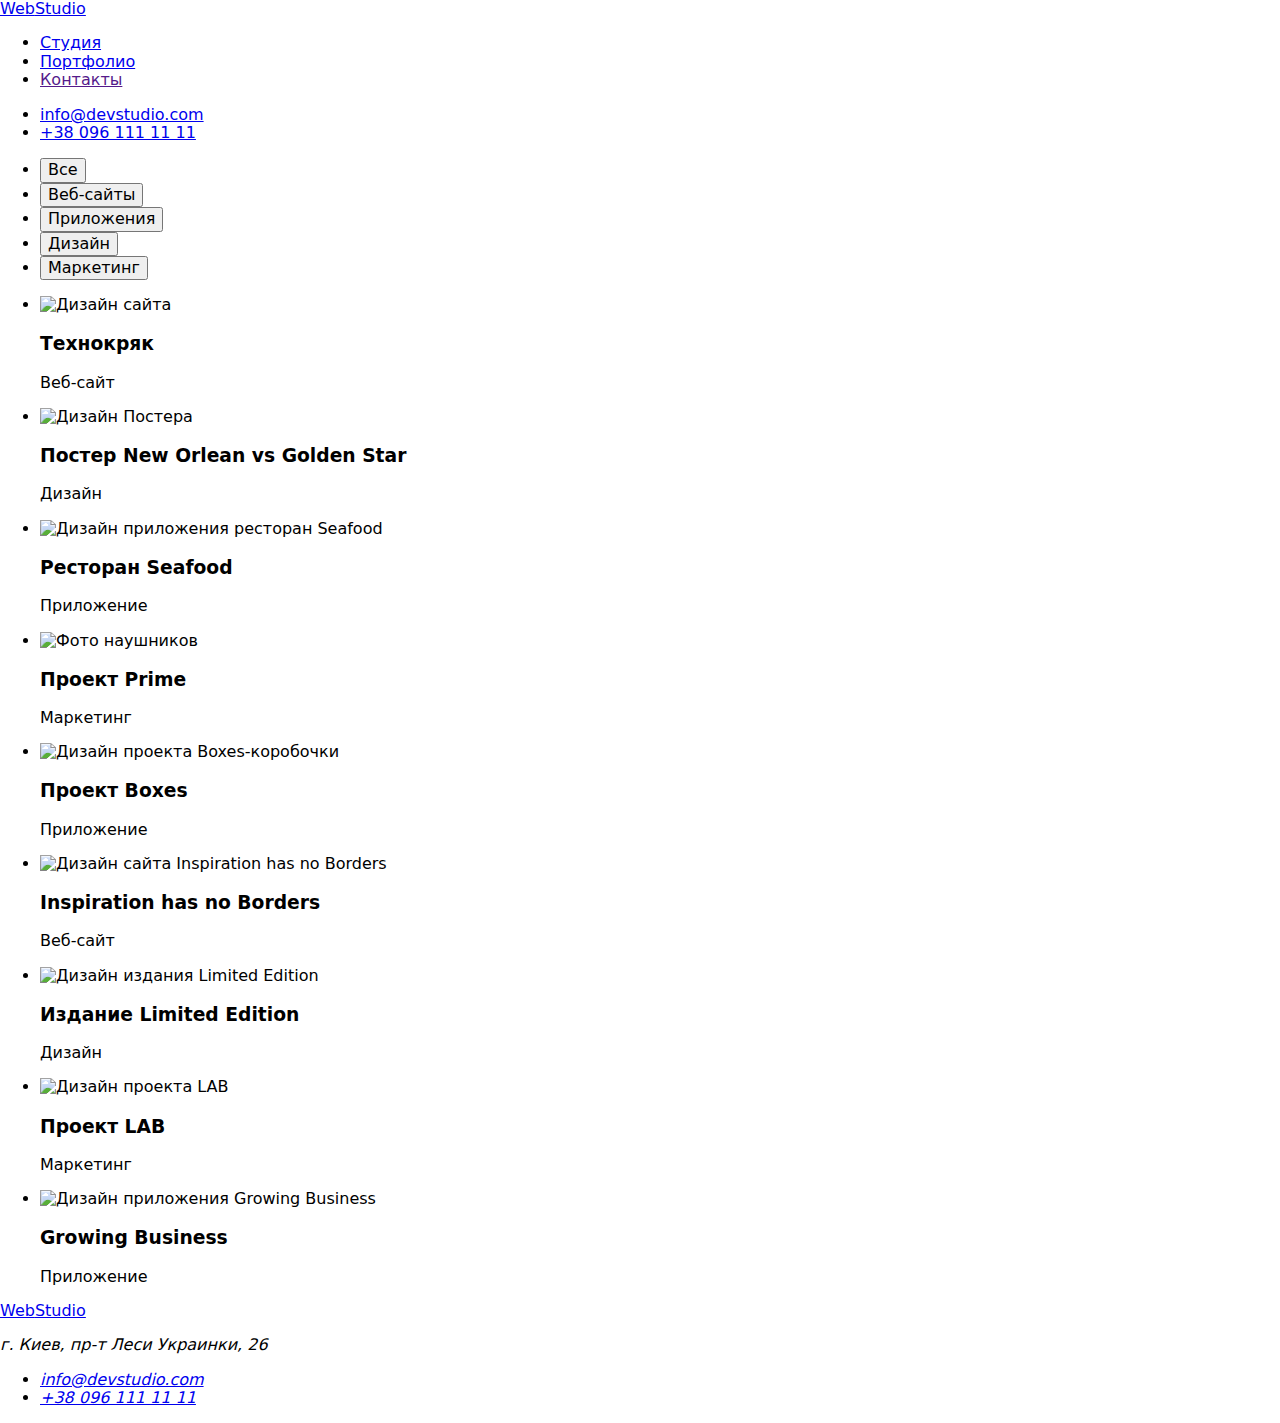
==== portfolio.html @ a5c99eab "Add files via upload" ====
<!DOCTYPE html>
<html lang="ru">
  <head>
    <meta charset="UTF-8" />
    <meta http-equiv="X-UA-Compatible" content="IE=edge" />
    <meta name="viewport" content="width=device-width, initial-scale=1.0" />
    <title>Портфолио</title>
    <link rel="preconnect" href="https://fonts.gstatic.com" />
    <link
      href="https://fonts.googleapis.com/css2?family=Raleway:wght@700&family=Roboto:wght@400;500;700;900&display=swap"
      rel="stylesheet"
    />
    <link
      rel="stylesheet"
      href="https://cdnjs.cloudflare.com/ajax/libs/modern-normalize/1.0.0/modern-normalize.min.css"
    />
    <link rel="stylesheet" href="./css/styles.css" />
  </head>
  <body>
    <header class="header">
      <div class="container page-header">
        <a href="./index.html" class="logo"
          >Web<span class="span-header">Studio</span></a
        >
        <nav>
          <ul class="list anchor">
            <li><a href="./index.html" class="nav-link">Студия</a></li>
            <li>
              <a href="./portfolio.html" class="nav-link active">Портфолио</a>
            </li>
            <li><a href="" class="nav-link">Контакты</a></li>
          </ul>
        </nav>
        <ul class="list mailtel">
          <li>
            <a href="mailto:info@devstudio.com" class="contact-link"
              >info@devstudio.com</a
            >
          </li>
          <li>
            <a href="tel:+380961111111" class="contact-link"
              >+38 096 111 11 11</a
            >
          </li>
        </ul>
      </div>
    </header>
    <main>
      <div class="container">
        <!--<h1>Портфолио</h1>-->
        <section class="section">
          <!--<h2>Фильтр</h2>-->
          <ul class="list filter">
            <li class="li-button">
              <button type="button" class="btn-filter">Все</button>
            </li>
            <li class="li-button">
              <button type="button" class="btn-filter">Веб-сайты</button>
            </li>
            <li class="li-button">
              <button type="button" class="btn-filter">Приложения</button>
            </li>
            <li class="li-button">
              <button type="button" class="btn-filter">Дизайн</button>
            </li>
            <li class="li-button">
              <button type="button" class="btn-filter">Маркетинг</button>
            </li>
          </ul>
          <!--<h2>Примеры работ</h2>-->
          <ul class="list portfolio-card">
            <li>
              <img
                src="./images/portfolio/example1.jpg"
                alt="Дизайн сайта"
                width="370"
              />
              <h3 class="portfolio-title">Технокряк</h3>
              <p class="project-type">Веб-сайт</p>
            </li>
            <li>
              <img
                src="./images/portfolio/example2.jpg"
                alt=" Дизайн Постера"
                width="370"
              />
              <h3 class="portfolio-title">Постер New Orlean vs Golden Star</h3>
              <p class="project-type">Дизайн</p>
            </li>
            <li>
              <img
                src="./images/portfolio/example3.jpg"
                alt=" Дизайн приложения ресторан Seafood"
                width="370"
              />
              <h3 class="portfolio-title">Ресторан Seafood</h3>
              <p class="project-type">Приложение</p>
            </li>
            <li>
              <img
                src="./images/portfolio/example4.jpg"
                alt="Фото наушников"
                width="370"
              />
              <h3 class="portfolio-title">Проект Prime</h3>
              <p class="project-type">Маркетинг</p>
            </li>
            <li>
              <img
                src="./images/portfolio/example5.jpg"
                alt="Дизайн проекта Boxes-коробочки"
                width="370"
              />
              <h3 class="portfolio-title">Проект Boxes</h3>
              <p class="project-type">Приложение</p>
            </li>
            <li>
              <img
                src="./images/portfolio/example6.jpg"
                alt="Дизайн сайта Inspiration has no Borders"
                width="370"
              />
              <h3 class="portfolio-title">Inspiration has no Borders</h3>
              <p class="project-type">Веб-сайт</p>
            </li>
            <li>
              <img
                src="./images/portfolio/example7.jpg"
                alt="Дизайн издания Limited Edition"
                width="370"
              />
              <h3 class="portfolio-title">Издание Limited Edition</h3>
              <p class="project-type">Дизайн</p>
            </li>
            <li>
              <img
                src="./images/portfolio/example8.jpg"
                alt="Дизайн проекта LAB"
                width="370"
              />
              <h3 class="portfolio-title">Проект LAB</h3>
              <p class="project-type">Маркетинг</p>
            </li>
            <li>
              <img
                src="./images/portfolio/example9.jpg"
                alt="Дизайн приложения Growing Business"
                width="370"
              />
              <h3 class="portfolio-title">Growing Business</h3>
              <p class="project-type">Приложение</p>
            </li>
          </ul>
        </section>
      </div>
    </main>
    <footer class="footer">
      <div class="container footer-container">
        <a href="./index.html" class="logo logo-footer"
          >Web<span class="span-footer">Studio</span></a
        >
        <address class="address">
          <p class="addr">г. Киев, пр-т Леси Украинки, 26</p>
          <ul class="list">
            <li class="foot-li">
              <a href="mailto:info@devstudio.com" class="footer-contact"
                >info@devstudio.com</a
              >
            </li>
            <li class="foot-li">
              <a href="tel:+380961111111" class="footer-contact"
                >+38 096 111 11 11</a
              >
            </li>
          </ul>
        </address>
      </div>
    </footer>
  </body>
</html>
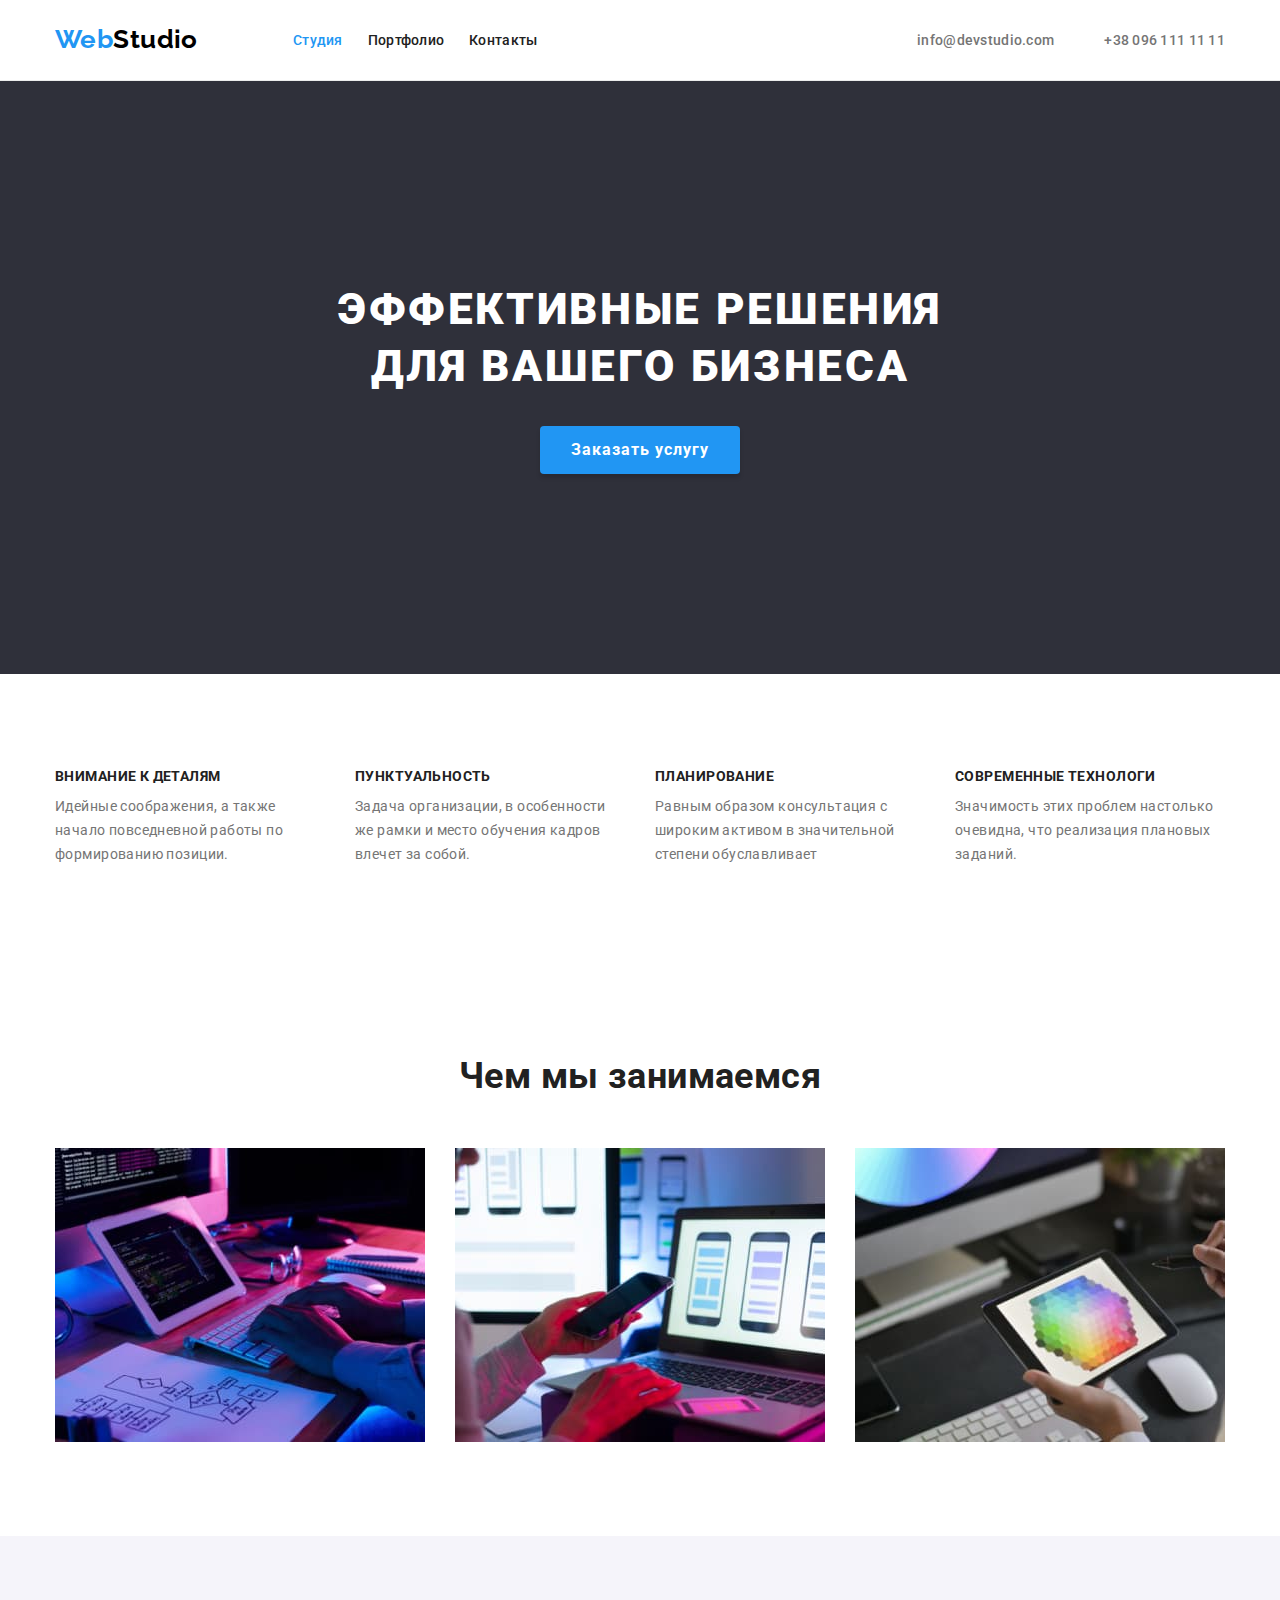
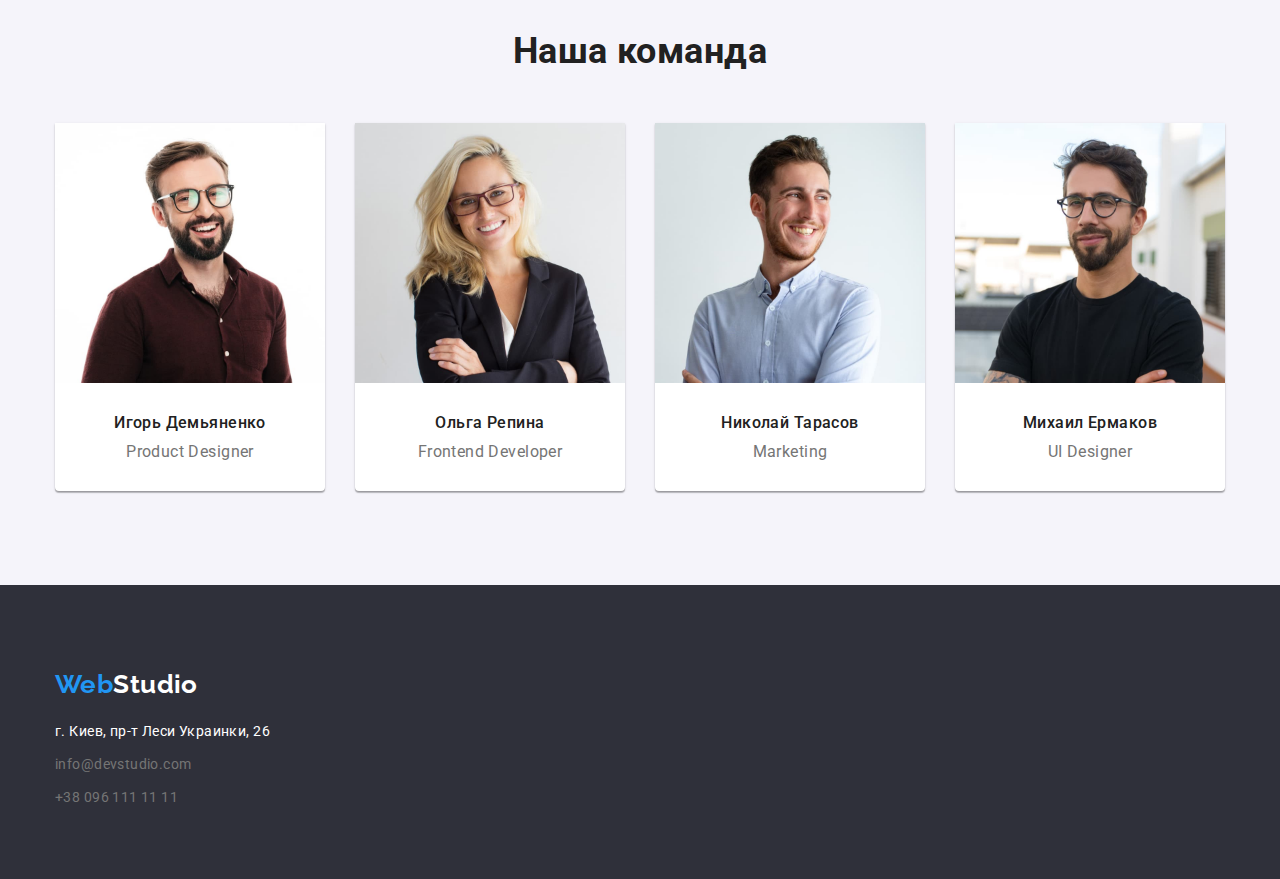
==== commit 3dbc7b9c: "Update portfolio.html" ====
--- a/portfolio.html
+++ b/portfolio.html
@@ -4,7 +4,7 @@
     <meta charset="UTF-8" />
     <meta http-equiv="X-UA-Compatible" content="IE=edge" />
     <meta name="viewport" content="width=device-width, initial-scale=1.0" />
-    <title>Портфолио</title>
+    <title>Студия</title>
     <link rel="preconnect" href="https://fonts.gstatic.com" />
     <link
       href="https://fonts.googleapis.com/css2?family=Raleway:wght@700&family=Roboto:wght@400;500;700;900&display=swap"
@@ -24,20 +24,24 @@
         >
         <nav>
           <ul class="list anchor">
-            <li><a href="./index.html" class="nav-link">Студия</a></li>
-            <li>
-              <a href="./portfolio.html" class="nav-link active">Портфолио</a>
+            <li class="anchor-item">
+              <a href="./index.html" class="nav-link active">Студия</a>
             </li>
-            <li><a href="" class="nav-link">Контакты</a></li>
+            <li class="anchor-item">
+              <a href="./portfolio.html" class="nav-link">Портфолио</a>
+            </li>
+            <li class="anchor-item">
+              <a href="" class="nav-link">Контакты</a>
+            </li>
           </ul>
         </nav>
         <ul class="list mailtel">
-          <li>
+          <li class="mailtel-item">
             <a href="mailto:info@devstudio.com" class="contact-link"
               >info@devstudio.com</a
             >
           </li>
-          <li>
+          <li class="mailtel-item">
             <a href="tel:+380961111111" class="contact-link"
               >+38 096 111 11 11</a
             >
@@ -46,113 +50,117 @@
       </div>
     </header>
     <main>
-      <div class="container">
-        <!--<h1>Портфолио</h1>-->
-        <section class="section">
-          <!--<h2>Фильтр</h2>-->
-          <ul class="list filter">
-            <li class="li-button">
-              <button type="button" class="btn-filter">Все</button>
+      <section class="section hero">
+        <div class="container">
+          <h1 class="hero-title">Эффективные решения для вашего бизнеса</h1>
+
+          <button type="button" class="hero-button">Заказать услугу</button>
+        </div>
+      </section>
+      <section class="section-feature section">
+        <!--<h2>Особенности</h2>-->
+        <ul class="container feat-cont list">
+          <li class="group-feature">
+            <h3 class="feature-title">Внимание к деталям</h3>
+            <p class="feature-text">
+              Идейные соображения, а также начало повседневной работы по
+              формированию позиции.
+            </p>
+          </li>
+          <li class="group-feature">
+            <h3 class="feature-title">Пунктуальность</h3>
+            <p class="feature-text">
+              Задача организации, в особенности же рамки и место обучения кадров
+              влечет за собой.
+            </p>
+          </li>
+          <li class="group-feature">
+            <h3 class="feature-title">Планирование</h3>
+            <p class="feature-text">
+              Равным образом консультация с широким активом в значительной
+              степени обуславливает
+            </p>
+          </li>
+          <li class="group-feature">
+            <h3 class="feature-title">Современные технологи</h3>
+            <p class="feature-text">
+              Значимость этих проблем настолько очевидна, что реализация
+              плановых заданий.
+            </p>
+          </li>
+        </ul>
+      </section>
+      <section class="section">
+        <div class="container">
+          <h2 class="title">Чем мы занимаемся</h2>
+          <ul class="list our-work">
+            <li class="example">
+              <img
+                src="./images/about/we-can-do1.jpg"
+                alt="Создание десктопных приложений"
+                width="370"
+              />
             </li>
-            <li class="li-button">
-              <button type="button" class="btn-filter">Веб-сайты</button>
+            <li class="example">
+              <img
+                src="./images/about/we-can-do2.jpg"
+                alt="Создание мобильных приложений"
+                width="370"
+              />
             </li>
-            <li class="li-button">
-              <button type="button" class="btn-filter">Приложения</button>
-            </li>
-            <li class="li-button">
-              <button type="button" class="btn-filter">Дизайн</button>
-            </li>
-            <li class="li-button">
-              <button type="button" class="btn-filter">Маркетинг</button>
+            <li class="example">
+              <img
+                src="./images/about/we-can-do3.jpg"
+                alt="Создание приложений для планшетов"
+                width="370"
+              />
             </li>
           </ul>
-          <!--<h2>Примеры работ</h2>-->
-          <ul class="list portfolio-card">
-            <li>
+        </div>
+      </section>
+      <section class="section-member section">
+        <div class="container">
+          <h2 class="title">Наша команда</h2>
+          <ul class="list members">
+            <li class="cards">
               <img
-                src="./images/portfolio/example1.jpg"
-                alt="Дизайн сайта"
-                width="370"
+                src="./images/team/memb1.jpg"
+                alt="фото мужчины из команды разработчиков"
+                width="270"
               />
-              <h3 class="portfolio-title">Технокряк</h3>
-              <p class="project-type">Веб-сайт</p>
+              <h3 class="member-name">Игорь Демьяненко</h3>
+              <p class="member-role">Product Designer</p>
             </li>
-            <li>
+            <li class="cards">
               <img
-                src="./images/portfolio/example2.jpg"
-                alt=" Дизайн Постера"
-                width="370"
+                src="./images/team/memb2.jpg"
+                alt="фото женщины из команды разработчиков"
+                width="270"
               />
-              <h3 class="portfolio-title">Постер New Orlean vs Golden Star</h3>
-              <p class="project-type">Дизайн</p>
+              <h3 class="member-name">Ольга Репина</h3>
+              <p class="member-role">Frontend Developer</p>
             </li>
-            <li>
+            <li class="cards">
               <img
-                src="./images/portfolio/example3.jpg"
-                alt=" Дизайн приложения ресторан Seafood"
-                width="370"
+                src="./images/team/memb3.jpg"
+                alt="фото мужчины из команды разработчиков"
+                width="270"
               />
-              <h3 class="portfolio-title">Ресторан Seafood</h3>
-              <p class="project-type">Приложение</p>
+              <h3 class="member-name">Николай Тарасов</h3>
+              <p class="member-role">Marketing</p>
             </li>
-            <li>
+            <li class="cards">
               <img
-                src="./images/portfolio/example4.jpg"
-                alt="Фото наушников"
-                width="370"
+                src="./images/team/memb4.jpg"
+                alt="фото мужчины из команды разработчиков"
+                width="270"
               />
-              <h3 class="portfolio-title">Проект Prime</h3>
-              <p class="project-type">Маркетинг</p>
-            </li>
-            <li>
-              <img
-                src="./images/portfolio/example5.jpg"
-                alt="Дизайн проекта Boxes-коробочки"
-                width="370"
-              />
-              <h3 class="portfolio-title">Проект Boxes</h3>
-              <p class="project-type">Приложение</p>
-            </li>
-            <li>
-              <img
-                src="./images/portfolio/example6.jpg"
-                alt="Дизайн сайта Inspiration has no Borders"
-                width="370"
-              />
-              <h3 class="portfolio-title">Inspiration has no Borders</h3>
-              <p class="project-type">Веб-сайт</p>
-            </li>
-            <li>
-              <img
-                src="./images/portfolio/example7.jpg"
-                alt="Дизайн издания Limited Edition"
-                width="370"
-              />
-              <h3 class="portfolio-title">Издание Limited Edition</h3>
-              <p class="project-type">Дизайн</p>
-            </li>
-            <li>
-              <img
-                src="./images/portfolio/example8.jpg"
-                alt="Дизайн проекта LAB"
-                width="370"
-              />
-              <h3 class="portfolio-title">Проект LAB</h3>
-              <p class="project-type">Маркетинг</p>
-            </li>
-            <li>
-              <img
-                src="./images/portfolio/example9.jpg"
-                alt="Дизайн приложения Growing Business"
-                width="370"
-              />
-              <h3 class="portfolio-title">Growing Business</h3>
-              <p class="project-type">Приложение</p>
+              <h3 class="member-name">Михаил Ермаков</h3>
+              <p class="member-role">UI Designer</p>
             </li>
           </ul>
-        </section>
-      </div>
+        </div>
+      </section>
     </main>
     <footer class="footer">
       <div class="container footer-container">
--- a/css/styles.css
+++ b/css/styles.css
@@ -0,0 +1,308 @@
+h1,
+h2,
+h3,
+h4,
+h5,
+h6,
+p {
+  margin-top: 0;
+  margin-bottom: 0;
+}
+ul,
+ol {
+  margin-top: 0;
+  margin-bottom: 0;
+  padding-left: 0;
+}
+img {
+  display: block;
+}
+
+:root {
+  --main-text-color: #757575;
+  --title-text-color: #212121;
+  --accent-text-color: #2196f3;
+  --hero-footer-color: #2f303a;
+  --main-background: #ffffff;
+  --section-background: #f5f4fa;
+  --button-hover: #188ce8;
+  --span-header: #000000;
+}
+
+body {
+  font-family: "Roboto", "Raleway", sans-serif;
+  color: var(--main-text-color);
+  line-height: 1.2;
+  font-size: 14px;
+  letter-spacing: 0.03em;
+}
+.container {
+  width: 1200px;
+  margin: 0 auto;
+  padding: 0 15px;
+}
+.section {
+  padding-top: 94px;
+  padding-bottom: 94px;
+}
+
+/*header box*/
+.header {
+  border-bottom: 1px solid #ececec;
+}
+.anchor,
+.mailtel {
+  display: flex;
+}
+.page-header {
+  display: flex;
+  justify-content: space-between;
+  align-items: center;
+  background-color: var(--main-background);
+}
+.logo {
+  width: 145px;
+  font-family: "Raleway";
+  font-weight: 700;
+  font-size: 26px;
+  color: var(--accent-text-color);
+  margin: 24px 93px 25px 0px;
+}
+
+.anchor-item:not(:last-child) {
+  margin-right: 25px;
+}
+.mailtel {
+  margin-left: auto;
+}
+.mailtel-item:not(:last-child) {
+  margin-right: 50px;
+}
+.nav-link {
+  display: flex;
+  color: var(--title-text-color);
+  font-weight: 500;
+
+  letter-spacing: 0.02em;
+}
+.contact-link {
+  display: flex;
+  color: inherit;
+  font-weight: 500;
+
+  letter-spacing: 0.02em;
+}
+.nav-link:hover,
+.contact-link:hover,
+.nav-link:focus,
+.contact-link:focus,
+.footer-contact:hover,
+.footer-contact:focus {
+  color: var(--accent-text-color);
+}
+.active {
+  color: var(--accent-text-color);
+}
+.logo,
+.nav-link,
+.contact-link,
+.footer-contact {
+  text-decoration: none;
+}
+.list {
+  list-style: none;
+}
+.span-header {
+  color: var(--span-header);
+}
+/*hero-box*/
+.hero {
+  padding-top: 200px;
+  padding-bottom: 200px;
+}
+
+.hero-title {
+  color: var(--main-background);
+  text-align: center;
+  text-transform: uppercase;
+  font-size: 44px;
+  line-height: 1.3;
+  font-weight: 900;
+  letter-spacing: 0.06em;
+  margin: 0 auto 30px auto;
+  width: 696px;
+}
+
+.hero-button {
+  color: var(--main-background);
+  background-color: var(--accent-text-color);
+  font-size: 16px;
+  font-weight: 700;
+  line-height: 1.8;
+  text-align: center;
+  padding: 10px 0;
+  cursor: pointer;
+  letter-spacing: 0.06em;
+  width: 200px;
+  border-style: none;
+  box-shadow: 0px 4px 4px rgba(0, 0, 0, 0.15);
+  border-radius: 4px;
+  margin: auto;
+  display: block;
+}
+.hero-button:hover {
+  background-color: var(--button-hover);
+}
+
+/*section-feature*/
+.feat-cont {
+  display: flex;
+}
+
+.group-feature:not(:last-child) {
+  margin-right: 30px;
+}
+.group-feature {
+  width: 270px;
+}
+.feature-title {
+  font-size: inherit;
+  text-transform: uppercase;
+  color: var(--title-text-color);
+  margin-bottom: 10px;
+}
+.feature-text {
+  line-height: 1.7;
+}
+
+/*section-work*/
+.title {
+  color: var(--title-text-color);
+  font-weight: 700;
+  font-size: 36px;
+  text-align: center;
+  margin-bottom: 50px;
+}
+.our-work {
+  display: flex;
+  justify-content: space-between;
+}
+
+/*section-member*/
+.section-member {
+  background-color: var(--section-background);
+}
+.members {
+  display: flex;
+  justify-content: space-between;
+}
+.cards {
+  background-color: var(--main-background);
+  border-radius: 0px 0px 4px 4px;
+  box-shadow: 0px 1px 3px rgba(0, 0, 0, 0.12), 0px 1px 1px rgba(0, 0, 0, 0.14),
+    0px 2px 1px rgba(0, 0, 0, 0.2);
+  padding-bottom: 30px;
+}
+.member-name {
+  color: var(--title-text-color);
+  font-weight: 500;
+  margin-top: 30px;
+}
+.member-role {
+  margin-top: 10px;
+}
+.member-name,
+.member-role {
+  font-size: 16px;
+  text-align: center;
+}
+
+/*footer*/
+.footer-container {
+  display: flex;
+  flex-direction: column;
+  padding-top: 60px;
+  padding-bottom: 60px;
+}
+.logo-footer {
+  margin-bottom: 20px;
+}
+.footer,
+.hero {
+  background-color: var(--hero-footer-color);
+}
+.footer-contact {
+  font-style: normal;
+  line-height: 1.7;
+  color: inherit;
+}
+.foot-li {
+  margin-bottom: 9px;
+}
+.addres {
+  margin-top: 20px;
+  margin-bottom: 60px;
+}
+.addr {
+  font-style: normal;
+  color: var(--main-background);
+  line-height: 1.7;
+  margin-bottom: 9px;
+}
+.span-footer {
+  color: var(--main-background);
+}
+
+/*portfolio-page*/
+.filter {
+  display: flex;
+  justify-content: center;
+  margin-bottom: 16px;
+}
+.btn-filter {
+  background-color: var(--section-background);
+  color: var(--title-text-color);
+  font-weight: 500;
+  text-align: center;
+  line-height: 1.6;
+  cursor: pointer;
+  border-style: none;
+  padding: 6px 22px 6px 22px;
+}
+.btn-filter:hover,
+.btn-filter:focus {
+  background-color: var(--accent-text-color);
+  color: var(--main-background);
+}
+.li-button:not(:last-child) {
+  margin-right: 8px;
+}
+.portfolio-title {
+  font-weight: 700;
+  font-size: 18px;
+  line-height: 2;
+  color: var(--title-text-color);
+  letter-spacing: 0.06em;
+}
+.project-type {
+  font-size: 16px;
+  line-height: 1.8;
+}
+.portfolio-card {
+  display: flex;
+  flex-wrap: wrap;
+  margin-left: -30px;
+}
+.portfolio-card > li {
+  margin-left: 30px;
+  margin-top: 30px;
+  flex-basis: calc((100% - 90px) / 3);
+}
+.text-card {
+  border-right: 1px solid #eeeeee;
+  border-bottom: 1px solid #eeeeee;
+  border-left: 1px solid #eeeeee;
+  padding-left: 24px;
+  padding-bottom: 20px;
+  padding-top: 20px;
+}
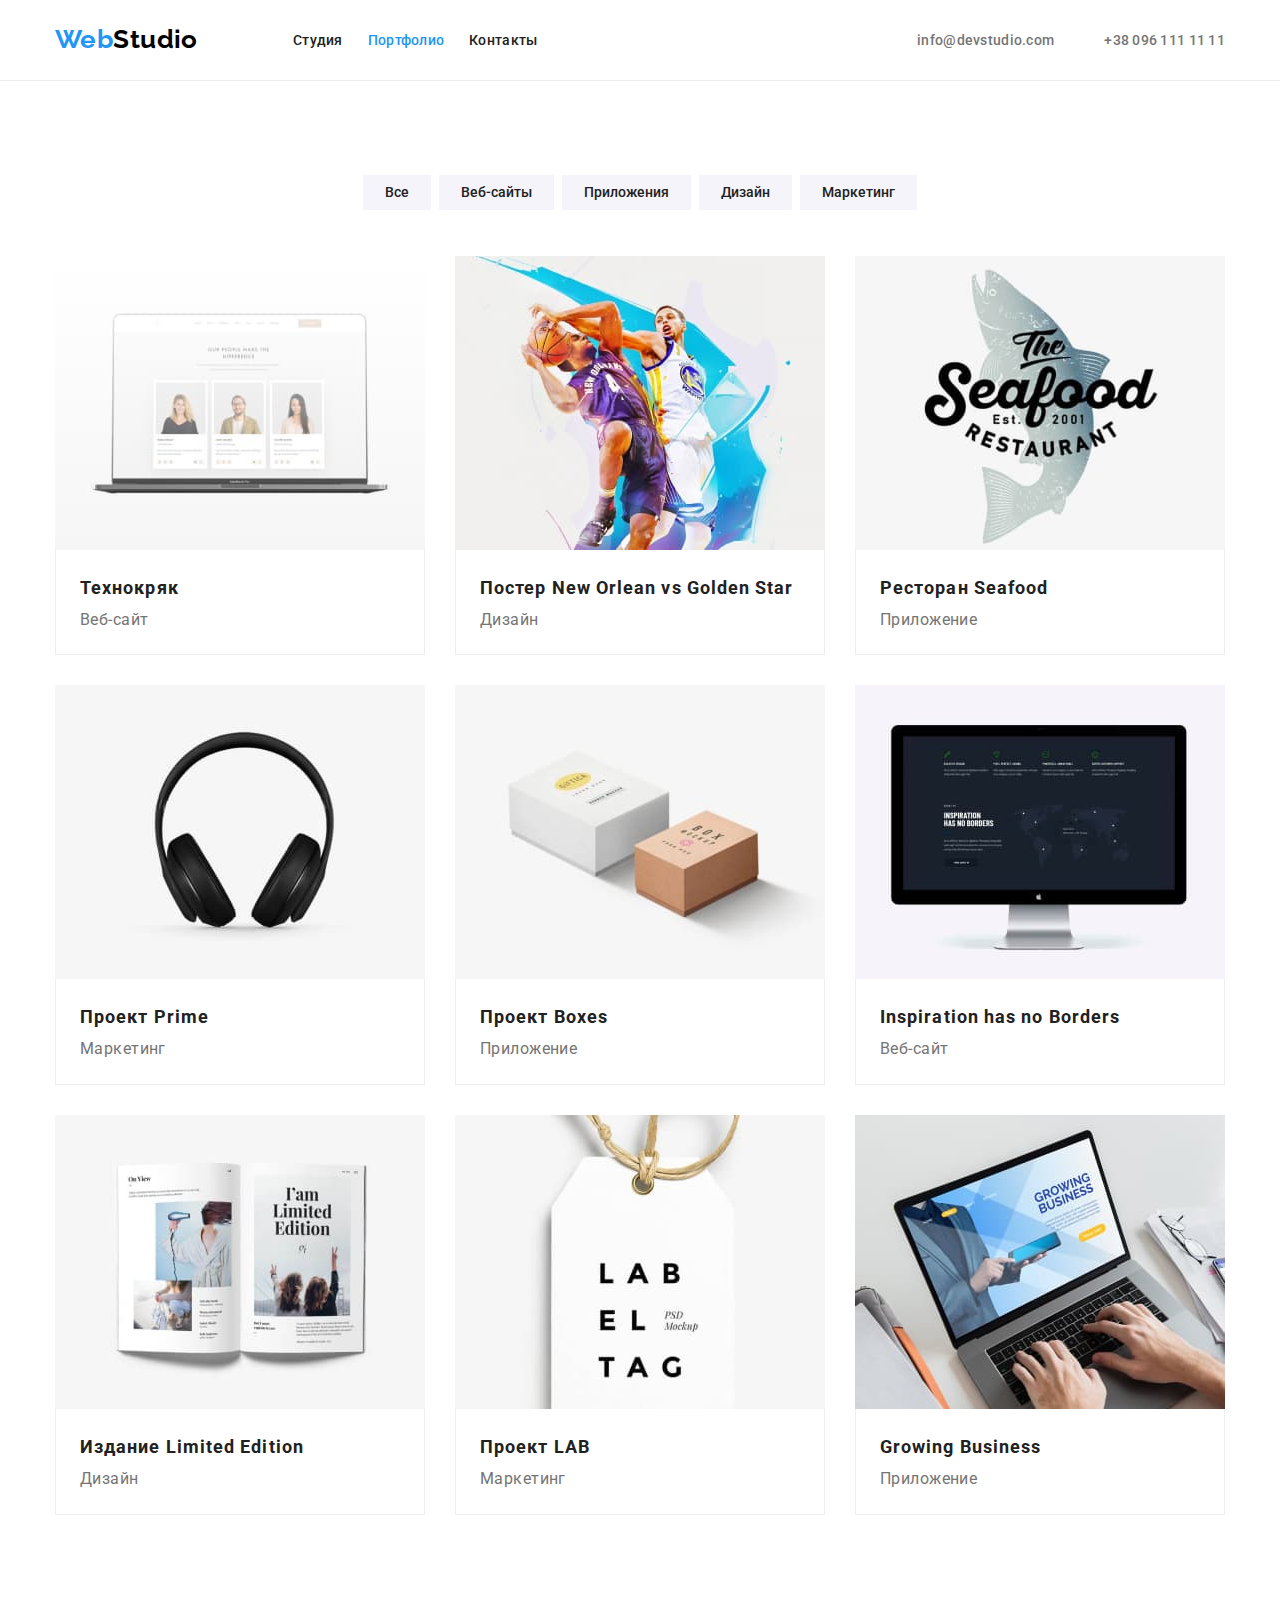
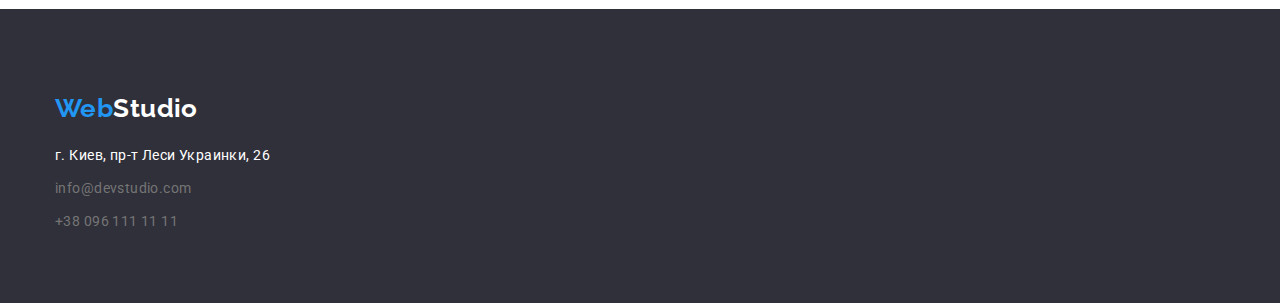
==== commit 56c6062a: "Update portfolio.html" ====
--- a/portfolio.html
+++ b/portfolio.html
@@ -4,7 +4,7 @@
     <meta charset="UTF-8" />
     <meta http-equiv="X-UA-Compatible" content="IE=edge" />
     <meta name="viewport" content="width=device-width, initial-scale=1.0" />
-    <title>Студия</title>
+    <title>Портфолио</title>
     <link rel="preconnect" href="https://fonts.gstatic.com" />
     <link
       href="https://fonts.googleapis.com/css2?family=Raleway:wght@700&family=Roboto:wght@400;500;700;900&display=swap"
@@ -25,10 +25,10 @@
         <nav>
           <ul class="list anchor">
             <li class="anchor-item">
-              <a href="./index.html" class="nav-link active">Студия</a>
+              <a href="./index.html" class="nav-link">Студия</a>
             </li>
             <li class="anchor-item">
-              <a href="./portfolio.html" class="nav-link">Портфолио</a>
+              <a href="./portfolio.html" class="nav-link active">Портфолио</a>
             </li>
             <li class="anchor-item">
               <a href="" class="nav-link">Контакты</a>
@@ -50,117 +50,133 @@
       </div>
     </header>
     <main>
-      <section class="section hero">
-        <div class="container">
-          <h1 class="hero-title">Эффективные решения для вашего бизнеса</h1>
-
-          <button type="button" class="hero-button">Заказать услугу</button>
-        </div>
-      </section>
-      <section class="section-feature section">
-        <!--<h2>Особенности</h2>-->
-        <ul class="container feat-cont list">
-          <li class="group-feature">
-            <h3 class="feature-title">Внимание к деталям</h3>
-            <p class="feature-text">
-              Идейные соображения, а также начало повседневной работы по
-              формированию позиции.
-            </p>
-          </li>
-          <li class="group-feature">
-            <h3 class="feature-title">Пунктуальность</h3>
-            <p class="feature-text">
-              Задача организации, в особенности же рамки и место обучения кадров
-              влечет за собой.
-            </p>
-          </li>
-          <li class="group-feature">
-            <h3 class="feature-title">Планирование</h3>
-            <p class="feature-text">
-              Равным образом консультация с широким активом в значительной
-              степени обуславливает
-            </p>
-          </li>
-          <li class="group-feature">
-            <h3 class="feature-title">Современные технологи</h3>
-            <p class="feature-text">
-              Значимость этих проблем настолько очевидна, что реализация
-              плановых заданий.
-            </p>
-          </li>
-        </ul>
-      </section>
-      <section class="section">
-        <div class="container">
-          <h2 class="title">Чем мы занимаемся</h2>
-          <ul class="list our-work">
-            <li class="example">
-              <img
-                src="./images/about/we-can-do1.jpg"
-                alt="Создание десктопных приложений"
-                width="370"
-              />
-            </li>
-            <li class="example">
-              <img
-                src="./images/about/we-can-do2.jpg"
-                alt="Создание мобильных приложений"
-                width="370"
-              />
-            </li>
-            <li class="example">
-              <img
-                src="./images/about/we-can-do3.jpg"
-                alt="Создание приложений для планшетов"
-                width="370"
-              />
-            </li>
-          </ul>
-        </div>
-      </section>
-      <section class="section-member section">
-        <div class="container">
-          <h2 class="title">Наша команда</h2>
-          <ul class="list members">
-            <li class="cards">
-              <img
-                src="./images/team/memb1.jpg"
-                alt="фото мужчины из команды разработчиков"
-                width="270"
-              />
-              <h3 class="member-name">Игорь Демьяненко</h3>
-              <p class="member-role">Product Designer</p>
-            </li>
-            <li class="cards">
-              <img
-                src="./images/team/memb2.jpg"
-                alt="фото женщины из команды разработчиков"
-                width="270"
-              />
-              <h3 class="member-name">Ольга Репина</h3>
-              <p class="member-role">Frontend Developer</p>
-            </li>
-            <li class="cards">
-              <img
-                src="./images/team/memb3.jpg"
-                alt="фото мужчины из команды разработчиков"
-                width="270"
-              />
-              <h3 class="member-name">Николай Тарасов</h3>
-              <p class="member-role">Marketing</p>
-            </li>
-            <li class="cards">
-              <img
-                src="./images/team/memb4.jpg"
-                alt="фото мужчины из команды разработчиков"
-                width="270"
-              />
-              <h3 class="member-name">Михаил Ермаков</h3>
-              <p class="member-role">UI Designer</p>
-            </li>
-          </ul>
-        </div>
-      </section>
+      <div class="container">
+        <!--<h1>Портфолио</h1>-->
+        <section class="section">
+          <!--<h2>Фильтр</h2>-->
+          <ul class="list filter">
+            <li class="li-button">
+              <button type="button" class="btn-filter">Все</button>
+            </li>
+            <li class="li-button">
+              <button type="button" class="btn-filter">Веб-сайты</button>
+            </li>
+            <li class="li-button">
+              <button type="button" class="btn-filter">Приложения</button>
+            </li>
+            <li class="li-button">
+              <button type="button" class="btn-filter">Дизайн</button>
+            </li>
+            <li class="li-button">
+              <button type="button" class="btn-filter">Маркетинг</button>
+            </li>
+          </ul>
+          <!--<h2>Примеры работ</h2>-->
+          <ul class="list portfolio-card">
+            <li>
+              <img
+                src="./images/portfolio/example1.jpg"
+                alt="Дизайн сайта"
+                width="370"
+              />
+              <div class="text-card">
+                <h3 class="portfolio-title">Технокряк</h3>
+                <p class="project-type">Веб-сайт</p>
+              </div>
+            </li>
+            <li>
+              <img
+                src="./images/portfolio/example2.jpg"
+                alt=" Дизайн Постера"
+                width="370"
+              />
+              <div class="text-card">
+                <h3 class="portfolio-title">
+                  Постер New Orlean vs Golden Star
+                </h3>
+                <p class="project-type">Дизайн</p>
+              </div>
+            </li>
+            <li>
+              <img
+                src="./images/portfolio/example3.jpg"
+                alt=" Дизайн приложения ресторан Seafood"
+                width="370"
+              />
+              <div class="text-card">
+                <h3 class="portfolio-title">Ресторан Seafood</h3>
+                <p class="project-type">Приложение</p>
+              </div>
+            </li>
+            <li>
+              <img
+                src="./images/portfolio/example4.jpg"
+                alt="Фото наушников"
+                width="370"
+              />
+              <div class="text-card">
+                <h3 class="portfolio-title">Проект Prime</h3>
+                <p class="project-type">Маркетинг</p>
+              </div>
+            </li>
+            <li>
+              <img
+                src="./images/portfolio/example5.jpg"
+                alt="Дизайн проекта Boxes-коробочки"
+                width="370"
+              />
+              <div class="text-card">
+                <h3 class="portfolio-title">Проект Boxes</h3>
+                <p class="project-type">Приложение</p>
+              </div>
+            </li>
+            <li>
+              <img
+                src="./images/portfolio/example6.jpg"
+                alt="Дизайн сайта Inspiration has no Borders"
+                width="370"
+              />
+              <div class="text-card">
+                <h3 class="portfolio-title">Inspiration has no Borders</h3>
+                <p class="project-type">Веб-сайт</p>
+              </div>
+            </li>
+            <li>
+              <img
+                src="./images/portfolio/example7.jpg"
+                alt="Дизайн издания Limited Edition"
+                width="370"
+              />
+              <div class="text-card">
+                <h3 class="portfolio-title">Издание Limited Edition</h3>
+                <p class="project-type">Дизайн</p>
+              </div>
+            </li>
+            <li>
+              <img
+                src="./images/portfolio/example8.jpg"
+                alt="Дизайн проекта LAB"
+                width="370"
+              />
+              <div class="text-card">
+                <h3 class="portfolio-title">Проект LAB</h3>
+                <p class="project-type">Маркетинг</p>
+              </div>
+            </li>
+            <li>
+              <img
+                src="./images/portfolio/example9.jpg"
+                alt="Дизайн приложения Growing Business"
+                width="370"
+              />
+              <div class="text-card">
+                <h3 class="portfolio-title">Growing Business</h3>
+                <p class="project-type">Приложение</p>
+              </div>
+            </li>
+          </ul>
+        </section>
+      </div>
     </main>
     <footer class="footer">
       <div class="container footer-container">
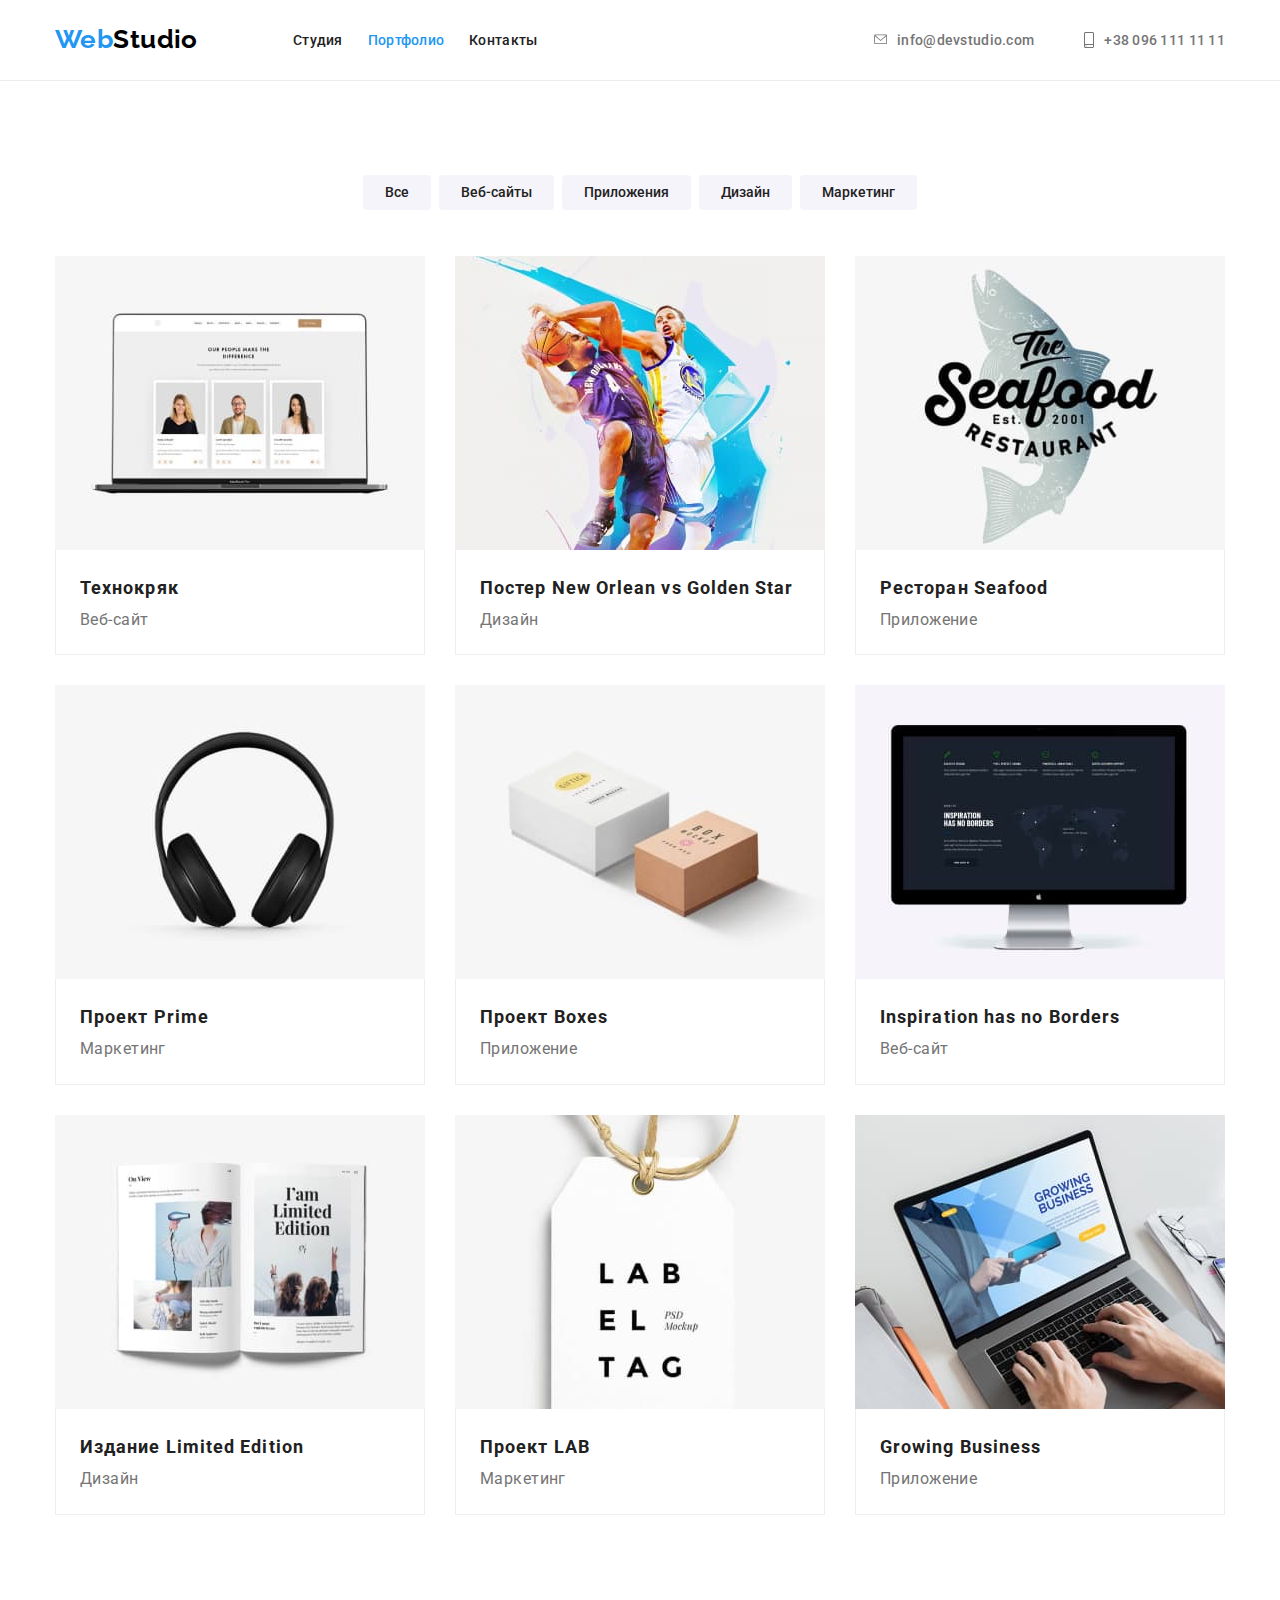
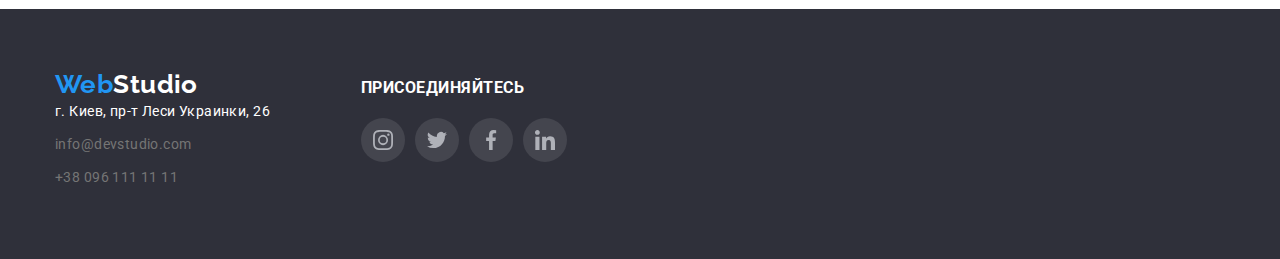
==== commit d56d0107: "Update portfolio.html" ====
--- a/portfolio.html
+++ b/portfolio.html
@@ -37,13 +37,19 @@
         </nav>
         <ul class="list mailtel">
           <li class="mailtel-item">
-            <a href="mailto:info@devstudio.com" class="contact-link"
-              >info@devstudio.com</a
-            >
+            <a href="mailto:info@devstudio.com" class="contact-link">
+              <svg class="mail-icon" width="16" height="12">
+                <use href="./images/sprite.svg#icon-envelope"></use>
+              </svg>
+              info@devstudio.com
+            </a>
           </li>
           <li class="mailtel-item">
-            <a href="tel:+380961111111" class="contact-link"
-              >+38 096 111 11 11</a
+            <a href="tel:+380961111111" class="contact-link">
+              <svg class="tel-icon" width="10" height="16">
+                <use href="./images/sprite.svg#icon-smartphone"></use>
+              </svg>
+              +38 096 111 11 11</a
             >
           </li>
         </ul>
@@ -73,7 +79,7 @@
           </ul>
           <!--<h2>Примеры работ</h2>-->
           <ul class="list portfolio-card">
-            <li>
+            <li class="card-item" >
               <img
                 src="./images/portfolio/example1.jpg"
                 alt="Дизайн сайта"
@@ -84,7 +90,7 @@
                 <p class="project-type">Веб-сайт</p>
               </div>
             </li>
-            <li>
+            <li class="card-item" >
               <img
                 src="./images/portfolio/example2.jpg"
                 alt=" Дизайн Постера"
@@ -97,7 +103,7 @@
                 <p class="project-type">Дизайн</p>
               </div>
             </li>
-            <li>
+            <li class="card-item" >
               <img
                 src="./images/portfolio/example3.jpg"
                 alt=" Дизайн приложения ресторан Seafood"
@@ -108,7 +114,7 @@
                 <p class="project-type">Приложение</p>
               </div>
             </li>
-            <li>
+            <li class="card-item" >
               <img
                 src="./images/portfolio/example4.jpg"
                 alt="Фото наушников"
@@ -119,7 +125,7 @@
                 <p class="project-type">Маркетинг</p>
               </div>
             </li>
-            <li>
+            <li class="card-item" >
               <img
                 src="./images/portfolio/example5.jpg"
                 alt="Дизайн проекта Boxes-коробочки"
@@ -130,7 +136,7 @@
                 <p class="project-type">Приложение</p>
               </div>
             </li>
-            <li>
+            <li class="card-item" >
               <img
                 src="./images/portfolio/example6.jpg"
                 alt="Дизайн сайта Inspiration has no Borders"
@@ -141,7 +147,7 @@
                 <p class="project-type">Веб-сайт</p>
               </div>
             </li>
-            <li>
+            <li class="card-item" >
               <img
                 src="./images/portfolio/example7.jpg"
                 alt="Дизайн издания Limited Edition"
@@ -152,7 +158,7 @@
                 <p class="project-type">Дизайн</p>
               </div>
             </li>
-            <li>
+            <li class="card-item" >
               <img
                 src="./images/portfolio/example8.jpg"
                 alt="Дизайн проекта LAB"
@@ -163,7 +169,7 @@
                 <p class="project-type">Маркетинг</p>
               </div>
             </li>
-            <li>
+            <li class="card-item" >
               <img
                 src="./images/portfolio/example9.jpg"
                 alt="Дизайн приложения Growing Business"
@@ -180,24 +186,59 @@
     </main>
     <footer class="footer">
       <div class="container footer-container">
-        <a href="./index.html" class="logo logo-footer"
-          >Web<span class="span-footer">Studio</span></a
-        >
-        <address class="address">
-          <p class="addr">г. Киев, пр-т Леси Украинки, 26</p>
-          <ul class="list">
-            <li class="foot-li">
-              <a href="mailto:info@devstudio.com" class="footer-contact"
-                >info@devstudio.com</a
-              >
-            </li>
-            <li class="foot-li">
-              <a href="tel:+380961111111" class="footer-contact"
-                >+38 096 111 11 11</a
-              >
-            </li>
-          </ul>
-        </address>
+        <div class="">
+          <a href="./index.html" class="logo logo-footer"
+            >Web<span class="span-footer">Studio</span></a
+          >
+          <address class="address">
+            <p class="addr">г. Киев, пр-т Леси Украинки, 26</p>
+            <ul class="list">
+              <li class="foot-li">
+                <a href="mailto:info@devstudio.com" class="footer-contact"
+                  >info@devstudio.com</a
+                >
+              </li>
+              <li class="foot-li">
+                <a href="tel:+380961111111" class="footer-contact"
+                  >+38 096 111 11 11</a
+                >
+              </li>
+            </ul>
+          </address>
+        </div>
+        <div class="social-footer">
+          <h3 class="footer-social-title">Присоединяйтесь</h3>
+          <ul class="list social-list">
+            <li class="social-list-item">
+              <a href="" class="social-list-link social-list-link-foot">
+                <svg class="social-list-icon" width="44" height="44">
+                  <use href="./images/sprite.svg#icon-insta"></use>
+                </svg>
+              </a>
+            </li>
+            <li class="social-list-item">
+              <a href="" class="social-list-link social-list-link-foot">
+                <svg class="social-list-icon" width="44" height="44">
+                  <use href="./images/sprite.svg#icon-twit"></use>
+                </svg>
+              </a>
+            </li>
+            <li class="social-list-item">
+              <a href="" class="social-list-link social-list-link-foot">
+                <svg class="social-list-icon" width="44" height="44">
+                  <use href="./images/sprite.svg#icon-facebook"></use>
+                </svg>
+              </a>
+            </li>
+            <li class="social-list-item">
+              <a href="" class="social-list-link social-list-link-foot">
+                <svg class="social-list-icon" width="44" height="44">
+                  <use href="./images/sprite.svg#icon-linkedin"></use>
+                </svg>
+              </a>
+            </li>
+          </ul>
+        </div>
       </div>
     </footer>
   </body>
--- a/css/styles.css
+++ b/css/styles.css
@@ -27,6 +27,7 @@
   --section-background: #f5f4fa;
   --button-hover: #188ce8;
   --span-header: #000000;
+  --fill-icon: #afb1b8;
 }
 
 body {
@@ -75,8 +76,21 @@
 .mailtel {
   margin-left: auto;
 }
+.mailtel-item {
+  display: flex;
+  align-items: center;
+}
 .mailtel-item:not(:last-child) {
   margin-right: 50px;
+}
+.mail-icon,
+.tel-icon {
+  margin-right: 10px;
+  fill: currentColor;
+}
+.mail-icon {
+  width: 16px;
+  height: 12px;
 }
 .nav-link {
   display: flex;
@@ -117,8 +131,22 @@
 }
 /*hero-box*/
 .hero {
+  max-width: 1600px;
+  height: 600px;
+  margin-left: auto;
+  margin-right: auto;
   padding-top: 200px;
   padding-bottom: 200px;
+  background-position: center;
+  background-repeat: no-repeat;
+  background-size: cover;
+  background-color: #c4c4c4;
+  background-image: linear-gradient(
+      to right,
+      rgba(47, 48, 58, 0.4),
+      rgba(47, 48, 58, 0.4)
+    ),
+    url("../images/hero/Img.jpg");
 }
 
 .hero-title {
@@ -158,7 +186,12 @@
 .feat-cont {
   display: flex;
 }
-
+.feature-icon {
+  display: flex;
+  padding: 25px 100px;
+  margin-bottom: 30px;
+  background-color: var(--section-background);
+}
 .group-feature:not(:last-child) {
   margin-right: 30px;
 }
@@ -174,7 +207,9 @@
 .feature-text {
   line-height: 1.7;
 }
-
+.feature-icon-item {
+  margin: auto;
+}
 /*section-work*/
 .title {
   color: var(--title-text-color);
@@ -210,26 +245,100 @@
 }
 .member-role {
   margin-top: 10px;
+  margin-bottom: 16px;
 }
 .member-name,
 .member-role {
   font-size: 16px;
   text-align: center;
 }
-
+.social {
+  width: 270px;
+}
+.social-list {
+  display: flex;
+  justify-content: space-between;
+  align-items: center;
+  width: 206px;
+  height: 44px;
+  margin: 0 auto;
+}
+.social-list-icon {
+  fill: var(--fill-icon);
+}
+.social-list-link {
+  display: flex;
+  justify-content: space-between;
+  align-items: center;
+  background-color: var(--main-background);
+  width: 44px;
+  height: 44px;
+  border-radius: 50%;
+}
+.social-list-link:hover,
+.social-list-link:focus {
+  background-color: var(--accent-text-color);
+}
+.social-list-link:hover .social-list-icon,
+.social-list-link:focus .social-list-icon {
+  fill: var(--main-background);
+}
+/*Clients*/
+.clients {
+  display: flex;
+  justify-content: space-between;
+}
+.clients-icon {
+  width: 170px;
+  height: 92px;
+  border: 1px solid var(--fill-icon);
+  padding: 16px 32px;
+}
+.clients-link {
+  display: flex;
+  width: 106px;
+  height: 60px;
+  justify-content: center;
+  align-items: center;
+}
+.clients-svg {
+  margin: auto;
+  fill: var(--fill-icon);
+}
+.clients-icon:hover .clients-svg,
+.clients-icon:focus .clients-svg {
+  fill: var(--accent-text-color);
+}
+.clients-icon:hover,
+.clients-icon:focus {
+  border-color: var(--accent-text-color);
+  cursor: pointer;
+}
 /*footer*/
 .footer-container {
   display: flex;
-  flex-direction: column;
   padding-top: 60px;
   padding-bottom: 60px;
+  align-items: baseline;
 }
 .logo-footer {
   margin-bottom: 20px;
 }
-.footer,
-.hero {
+.footer {
   background-color: var(--hero-footer-color);
+}
+.social-footer {
+  display: block;
+  width: 206px;
+  flex-direction: column;
+  margin-left: 70px;
+}
+.footer-social-title {
+  font-weight: 700;
+  letter-spacing: 0.03em;
+  text-transform: uppercase;
+  color: var(--main-background);
+  margin-bottom: 20px;
 }
 .footer-contact {
   font-style: normal;
@@ -240,8 +349,10 @@
   margin-bottom: 9px;
 }
 .addres {
+  display: flex;
   margin-top: 20px;
   margin-bottom: 60px;
+  width: 231px;
 }
 .addr {
   font-style: normal;
@@ -251,6 +362,9 @@
 }
 .span-footer {
   color: var(--main-background);
+}
+.social-list-link-foot {
+  background-color: rgba(255, 255, 255, 0.1);
 }
 
 /*portfolio-page*/
@@ -268,11 +382,14 @@
   cursor: pointer;
   border-style: none;
   padding: 6px 22px 6px 22px;
+  border-radius: 4px;
 }
 .btn-filter:hover,
 .btn-filter:focus {
   background-color: var(--accent-text-color);
   color: var(--main-background);
+  box-shadow: 0px 3px 1px rgba(0, 0, 0, 0.1), 0px 1px 2px rgba(0, 0, 0, 0.08),
+    0px 2px 2px rgba(0, 0, 0, 0.12);
 }
 .li-button:not(:last-child) {
   margin-right: 8px;
@@ -306,3 +423,8 @@
   padding-bottom: 20px;
   padding-top: 20px;
 }
+.card-item:hover,
+.card-item:focus {
+  box-shadow: 0px 1px 1px rgba(0, 0, 0, 0.12), 0px 4px 4px rgba(0, 0, 0, 0.06),
+    1px 4px 6px rgba(0, 0, 0, 0.16);
+}
